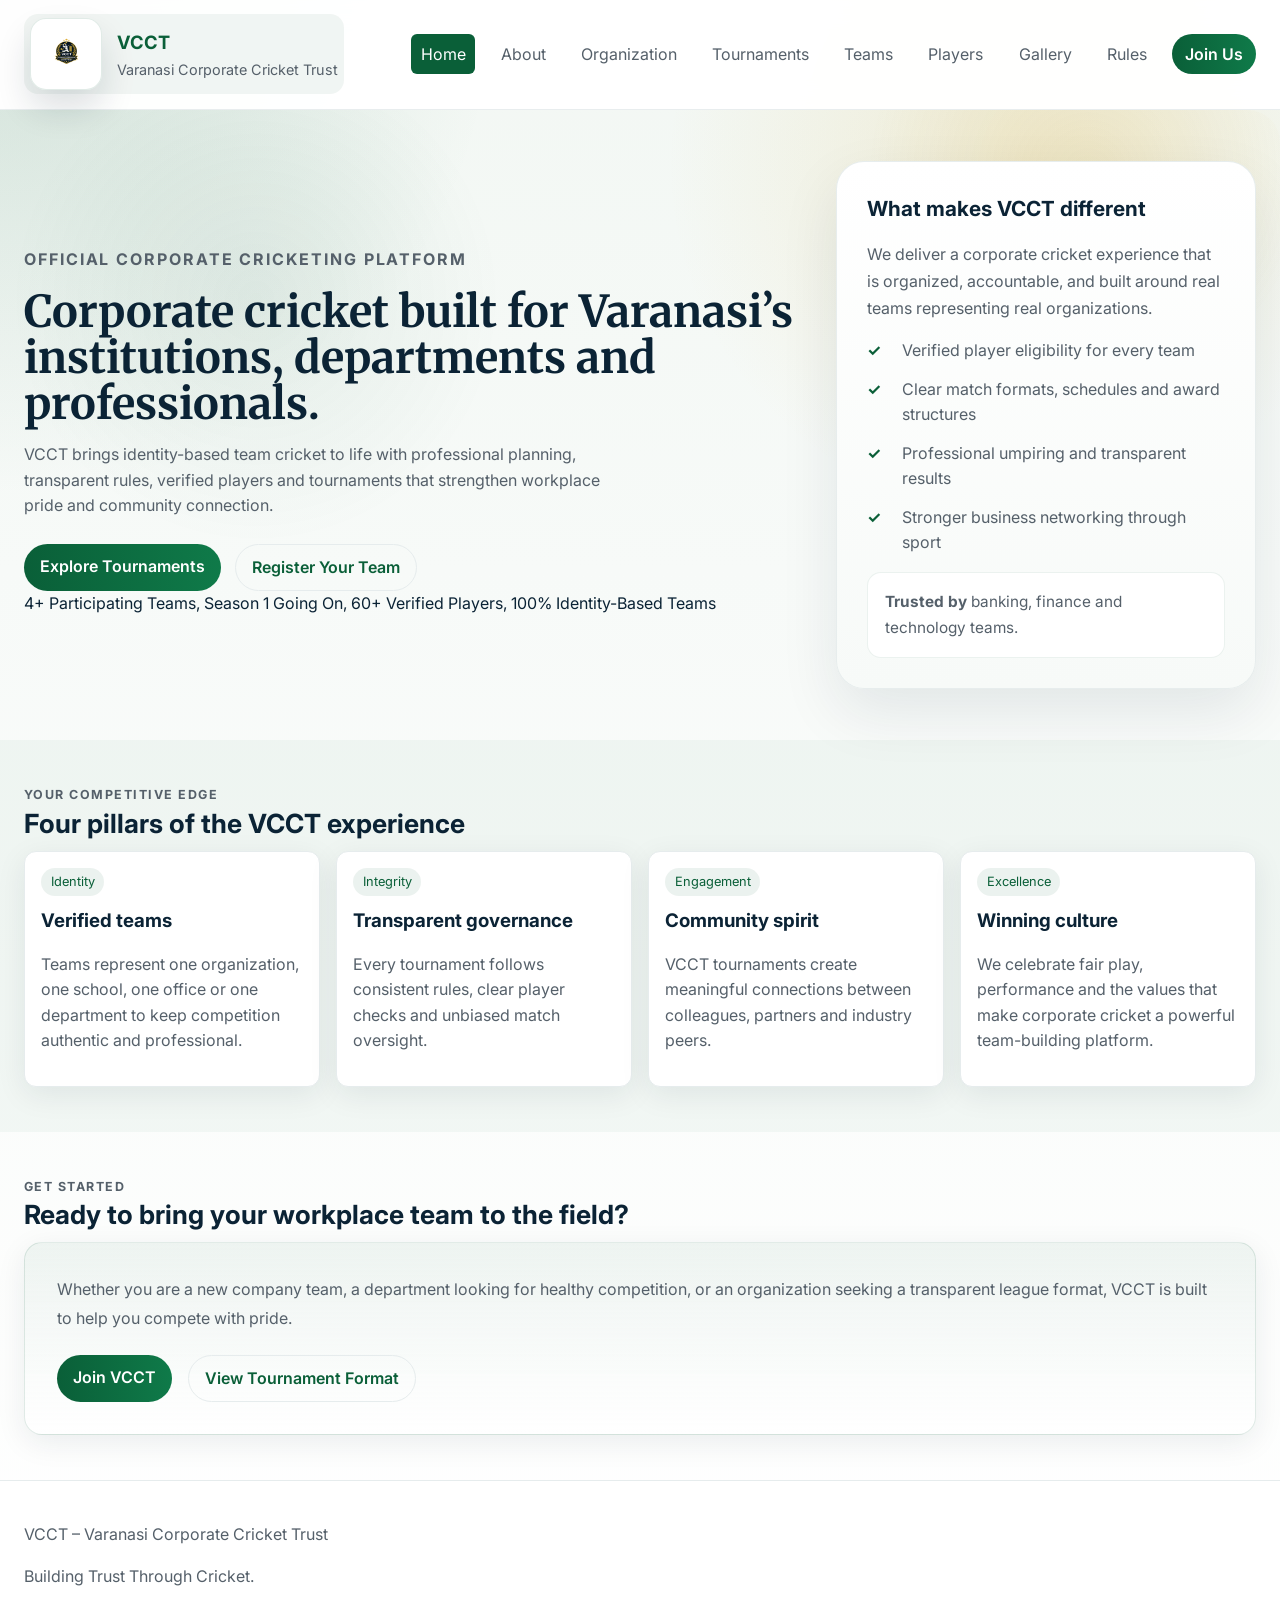
==== index.html @ afaf647f "Initial commit" ====
<!DOCTYPE html>
<html lang="en">
  <head>
    <meta charset="UTF-8" />
    <meta name="viewport" content="width=device-width, initial-scale=1.0" />
    <title>VCCT | Varanasi Corporate Cricket Trust</title>
    <meta
      name="description"
      content="Official website of the Varanasi Corporate Cricket Trust, promoting professional and transparent corporate cricket in Varanasi."
    />
    <link rel="icon" href="assets/favicon.png" />
    <link rel="stylesheet" href="styles.css" />
    <link href="https://fonts.googleapis.com/css2?family=Merriweather:wght@300;400;700&family=Inter:wght@300;400;600;700&display=swap" rel="stylesheet">
  </head>
  <body data-page="index">
    <header class="site-header">
      <a class="brand" href="index.html">
        <img src="assets/logo.png" class="brand-logo" alt="VCCT logo" />
        <div>
          <h1>VCCT</h1>
          <p>Varanasi Corporate Cricket Trust</p>
        </div>
      </a>

      <button id="nav-toggle" class="nav-toggle" aria-label="Toggle navigation" aria-expanded="false">☰</button>
      <nav class="site-nav" id="site-nav" role="navigation" aria-label="Main navigation"></nav>
      <a class="btn btn-small" href="join.html">Join Us</a>
    </header>

    <main class="page-shell">
      <section class="hero" id="home">
        <div class="hero-copy">
          <p class="eyebrow">Official Corporate Cricketing Platform</p>
          <h2>Corporate cricket built for Varanasi’s institutions, departments and professionals.</h2>
          <p>VCCT brings identity-based team cricket to life with professional planning, transparent rules, verified players and tournaments that strengthen workplace pride and community connection.</p>
          <div class="hero-actions">
            <a class="btn" href="tournaments.html">Explore Tournaments</a>
            <a class="btn btn-secondary" href="join.html">Register Your Team</a>
          </div>
          <div class="hero-stats">
            <span class="stat-pill">4+ Participating Teams, </span>
            <span class="stat-pill">Season 1 Going On, </span>
            <span class="stat-pill">60+ Verified Players, </span>
            <span class="stat-pill">100% Identity-Based Teams</span>
          </div>
        </div>
        <aside class="hero-card hero-panel">
          <h3>What makes VCCT different</h3>
          <p>We deliver a corporate cricket experience that is organized, accountable, and built around real teams representing real organizations.</p>
          <ul class="checklist">
            <li>Verified player eligibility for every team</li>
            <li>Clear match formats, schedules and award structures</li>
            <li>Professional umpiring and transparent results</li>
            <li>Stronger business networking through sport</li>
          </ul>
          <div class="trusted-by">
            <p><strong>Trusted by</strong> banking, finance and technology teams.</p>
          </div>
        </aside>
      </section>

      <section class="section section-alt">
        <div class="section-header">
          <p class="eyebrow">Your competitive edge</p>
          <h2>Four pillars of the VCCT experience</h2>
        </div>
        <div class="card-grid">
          <div class="card"><span class="tag">Identity</span><h3>Verified teams</h3><p>Teams represent one organization, one school, one office or one department to keep competition authentic and professional.</p></div>
          <div class="card"><span class="tag">Integrity</span><h3>Transparent governance</h3><p>Every tournament follows consistent rules, clear player checks and unbiased match oversight.</p></div>
          <div class="card"><span class="tag">Engagement</span><h3>Community spirit</h3><p>VCCT tournaments create meaningful connections between colleagues, partners and industry peers.</p></div>
          <div class="card"><span class="tag">Excellence</span><h3>Winning culture</h3><p>We celebrate fair play, performance and the values that make corporate cricket a powerful team-building platform.</p></div>
        </div>
      </section>

      <section class="section">
        <div class="section-header">
          <p class="eyebrow">Get started</p>
          <h2>Ready to bring your workplace team to the field?</h2>
        </div>
        <div class="cta-card">
          <p>Whether you are a new company team, a department looking for healthy competition, or an organization seeking a transparent league format, VCCT is built to help you compete with pride.</p>
          <div class="cta-actions">
            <a class="btn" href="join.html">Join VCCT</a>
            <a class="btn btn-secondary" href="tournaments.html">View Tournament Format</a>
          </div>
        </div>
      </section>
    </main>

    <footer class="site-footer">
      <p>VCCT – Varanasi Corporate Cricket Trust</p>
      <p>Building Trust Through Cricket.</p>
    </footer>

    <div id="team-modal" class="modal" hidden></div>

    <script src="app.js"></script>
  </body>
</html>
---- styles.css ----
:root{
  --bg: #ffffff;
  --page: #f7faf8;
  --card: #ffffff;
  --text: #0b2335;
  --muted: #55606a;
  --primary: #0a5f38; /* deep green */
  --accent: #d4a017; /* gold */
  --border: #e6eced;
  --shadow: 0 8px 30px rgba(11,34,53,0.08);
}

*{box-sizing:border-box}
html{scroll-behavior:smooth}
body{
  margin:0; font-family:Inter, 'Merriweather', Georgia, serif; background: radial-gradient(circle at top left, rgba(10,95,56,0.14), transparent 24%), radial-gradient(circle at 80% 10%, rgba(212,160,23,0.14), transparent 20%), linear-gradient(180deg, #f2f7f3 0%, #f7faf8 35%, #ffffff 100%); color:var(--text); line-height:1.6;
}
a{color:inherit;text-decoration:none}
img{display:block;max-width:100%}

.site-header{
  position:sticky; top:0; z-index:20; display:flex; align-items:center; gap:1rem; padding:0.9rem 1.5rem; background:rgba(255,255,255,0.96); border-bottom:1px solid rgba(230,236,237,0.9); backdrop-filter:blur(12px);
}
.brand{display:flex;align-items:center;gap:0.9rem;padding:0.25rem 0.4rem;border-radius:14px;background:rgba(10,95,56,0.06);backdrop-filter:blur(5px)}
.brand-logo{width:72px;height:72px;object-fit:contain;border-radius:16px;padding:0.4rem;background:rgba(255,255,255,0.95);box-shadow:0 18px 35px rgba(11,34,53,0.14);border:1px solid rgba(10,95,56,0.12)}
.brand h1{margin:0;font-size:1.15rem;color:var(--primary)}
.brand p{margin:0;color:var(--muted);font-size:0.9rem}

.nav-toggle{display:none;background:transparent;border:0;font-size:1.4rem;padding:0.4rem 0.6rem;cursor:pointer}
.site-nav{display:flex;gap:1rem;margin-left:auto;align-items:center}
.site-nav a{color:var(--muted);padding:0.45rem 0.6rem;border-radius:6px}
.site-nav a:hover{background:var(--page);color:var(--text)}
.site-nav .active{background:var(--primary);color:#fff}

.btn{display:inline-block;padding:0.6rem 1rem;border-radius:999px;background:linear-gradient(90deg,var(--primary),#0f7a49);color:#fff;font-weight:600}
.btn-secondary{background:transparent;color:var(--primary);border:1px solid var(--border)}
.btn-small{padding:0.45rem 0.8rem}

.hero{display:grid;grid-template-columns:1fr 420px;gap:2rem;padding:3.2rem 1.5rem;align-items:center;position:relative;z-index:1}
.hero::before{content:'';position:absolute;inset:0;pointer-events:none;background:radial-gradient(circle at 20% 30%, rgba(10,95,56,0.08), transparent 22%), radial-gradient(circle at 85% 10%, rgba(212,160,23,0.12), transparent 18%);border-radius:32px;}
.hero-copy{position:relative;z-index:2}
.hero-copy h2{font-family:'Merriweather',serif;font-size:2.75rem;line-height:1.05;margin:0;color:var(--text)}
.hero-copy p{color:var(--muted);margin-top:0.9rem;font-size:1rem;max-width:38rem}
.eyebrow{color:var(--primary);font-weight:700;font-size:0.78rem;letter-spacing:0.12em;text-transform:uppercase}
.hero-actions{display:flex;gap:0.9rem;margin-top:1.6rem;flex-wrap:wrap}
.hero-card{background:linear-gradient(180deg, #ffffff, #f7faf8);padding:1.85rem;border-radius:28px;border:1px solid rgba(230,236,237,0.95);box-shadow:0 24px 60px rgba(11,34,53,0.09);position:relative;z-index:2}
.hero-panel{display:flex;flex-direction:column;gap:1rem}
.hero-panel h3{margin:0;font-size:1.3rem}
.hero-panel p{margin:0;color:var(--muted);line-height:1.7}
.checklist{list-style:none;padding:0;margin:0;display:grid;gap:0.8rem}
.checklist li{position:relative;padding-left:2.2rem;color:var(--muted);line-height:1.6}
.checklist li::before{content:'✓';position:absolute;left:0;top:0;color:var(--primary);font-weight:700}
.trusted-by{padding:1rem 1.1rem;border-radius:14px;background:rgba(255,255,255,0.9);color:var(--text);border:1px solid rgba(10,95,56,0.08)}
.trusted-by p{margin:0;font-size:0.96rem}
.brands{display:grid;grid-template-columns:repeat(2,minmax(120px,1fr));gap:0.65rem;margin-top:0.75rem}
.brands span{display:inline-flex;align-items:center;justify-content:center;padding:0.6rem 0.8rem;border-radius:999px;background:var(--page);color:var(--primary);font-size:0.9rem}

.section{padding:2.8rem 1.5rem}
.section-alt{background:rgba(10,95,56,0.04)}
.section-header h2{margin:0.25rem 0 0.8rem;font-size:1.65rem;line-height:1.1}
.section-header p{margin:0;color:var(--muted)}
.cta-card{background:linear-gradient(180deg,rgba(10,95,56,0.06),rgba(255,255,255,0.95));border:1px solid rgba(10,95,56,0.12);border-radius:18px;padding:2rem;box-shadow:var(--shadow)}
.cta-card p{margin:0 0 1.4rem;color:var(--muted);font-size:1rem;line-height:1.8}
.cta-actions{display:flex;gap:1rem;flex-wrap:wrap}

@media(max-width:900px){
  .hero{grid-template-columns:1fr;padding:2rem}
  .hero-copy h2{font-size:2rem}
  .site-nav{display:none;position:absolute;top:74px;right:1rem;flex-direction:column;background:var(--card);padding:0.6rem;border-radius:8px;border:1px solid var(--border)}
  .nav-toggle{display:inline-flex;margin-left:auto}
  .nav-open .site-nav{display:flex}
}

.card-grid{display:grid;grid-template-columns:repeat(auto-fit,minmax(240px,1fr));gap:1rem}
.card{background:var(--card);padding:1rem;border-radius:12px;border:1px solid var(--border);box-shadow:var(--shadow)}
.card h3{margin:0 0 0.4rem}
.card p,.card li{color:var(--muted)}
.tag{display:inline-block;margin-bottom:0.6rem;padding:0.25rem 0.6rem;border-radius:999px;background:rgba(10,95,56,0.08);color:var(--primary);font-size:0.8rem}

.rules-list{display:grid;gap:0.9rem}
.rules-item{padding:0.9rem;border-radius:10px}

.join-card{padding:1.2rem}
.site-footer{padding:1.6rem 1.5rem;color:var(--muted);border-top:1px solid var(--border);background:var(--card)}

.modal{position:fixed;inset:0;background:rgba(11,34,53,0.6);display:grid;place-items:center;padding:1rem;z-index:40}
.modal[hidden]{display:none}
.modal-content{width:min(820px,100%);max-height:90vh;overflow:auto;padding:1.2rem;background:var(--card);border-radius:12px}

@media(max-width:900px){
  .hero{grid-template-columns:1fr;padding:2rem}
  .site-nav{display:none;position:absolute;top:74px;right:1rem;flex-direction:column;background:var(--card);padding:0.6rem;border-radius:8px;border:1px solid var(--border)}
  .nav-toggle{display:inline-flex;margin-left:auto}
  .nav-open .site-nav{display:flex}
}
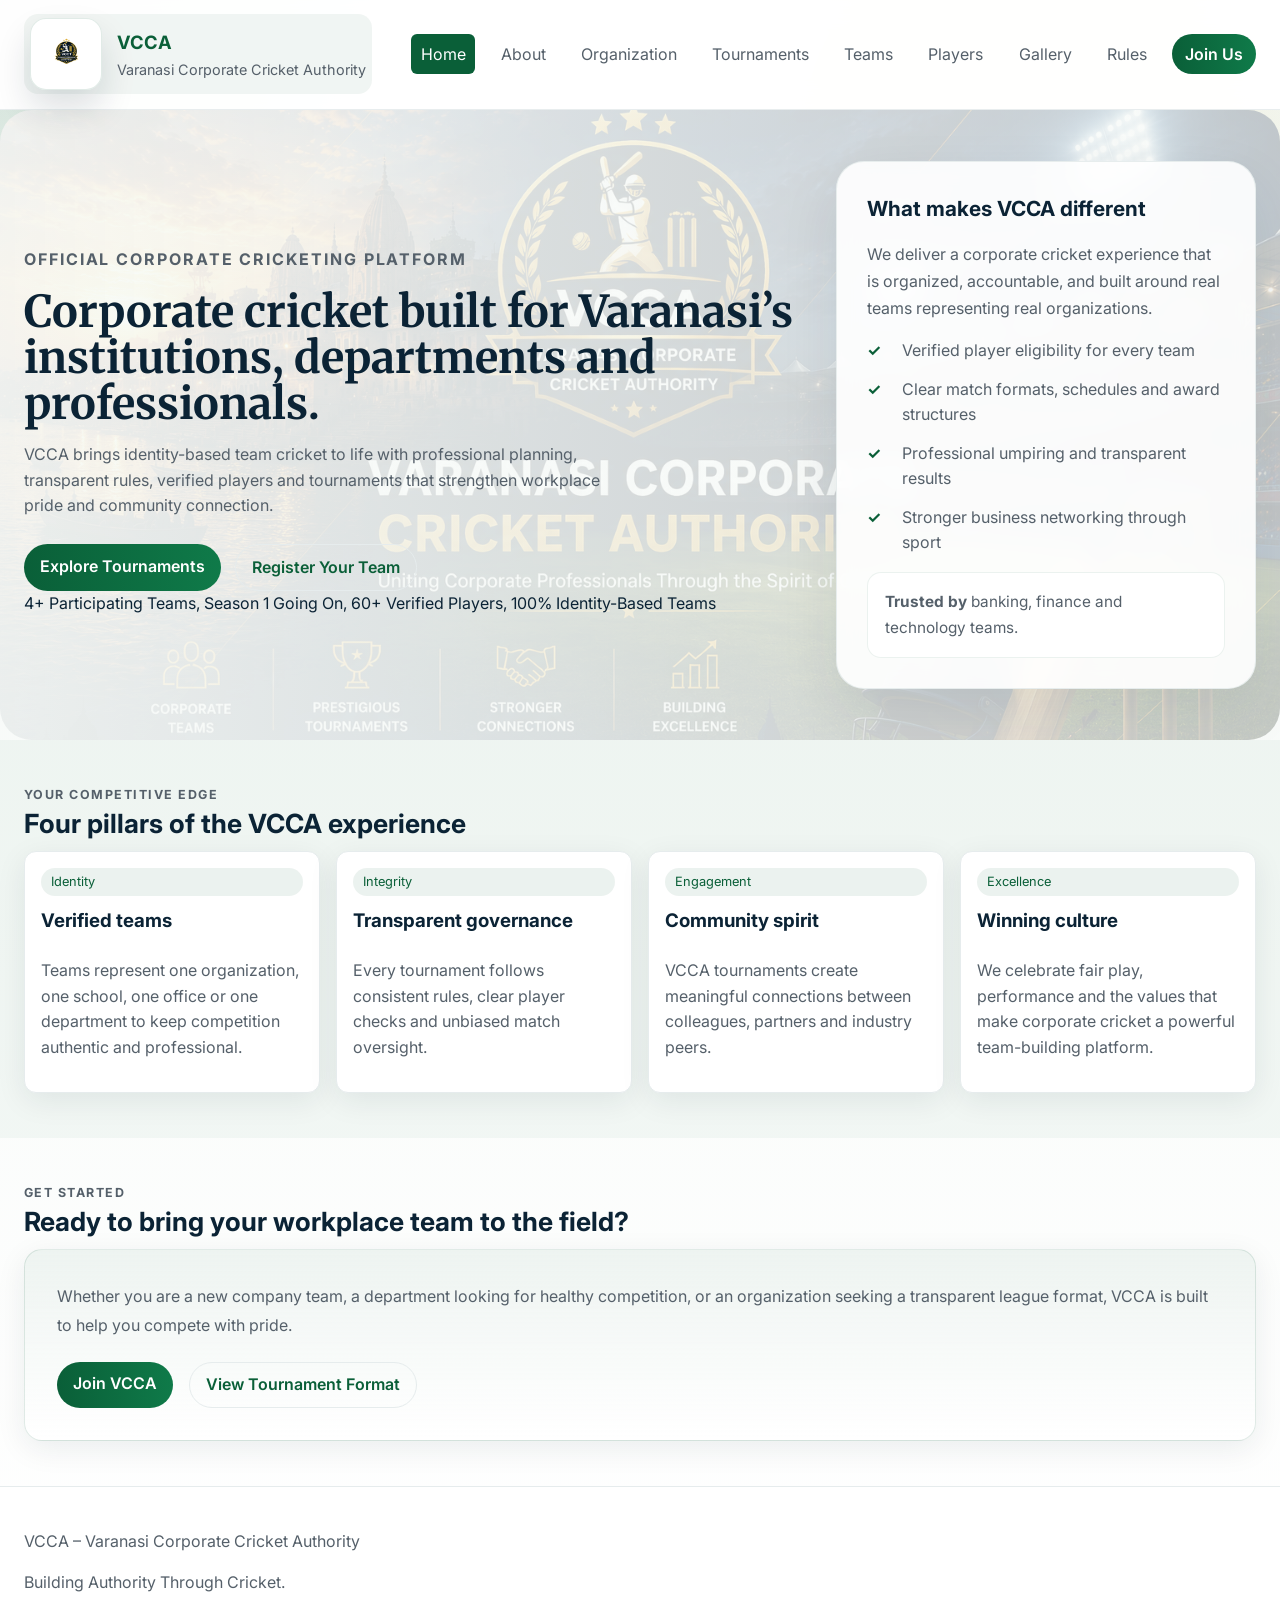
==== commit 836eb48f: "Refactor website branding from VCCT to VCCA across all pages and assets - Updated titles, descriptio" ====
--- a/index.html
+++ b/index.html
@@ -3,10 +3,10 @@
   <head>
     <meta charset="UTF-8" />
     <meta name="viewport" content="width=device-width, initial-scale=1.0" />
-    <title>VCCT | Varanasi Corporate Cricket Trust</title>
+    <title>VCCA | Varanasi Corporate Cricket Authority</title>
     <meta
       name="description"
-      content="Official website of the Varanasi Corporate Cricket Trust, promoting professional and transparent corporate cricket in Varanasi."
+      content="Official website of the Varanasi Corporate Cricket Authority, promoting professional and transparent corporate cricket in Varanasi."
     />
     <link rel="icon" href="assets/favicon.png" />
     <link rel="stylesheet" href="styles.css" />
@@ -15,10 +15,10 @@
   <body data-page="index">
     <header class="site-header">
       <a class="brand" href="index.html">
-        <img src="assets/logo.png" class="brand-logo" alt="VCCT logo" />
+        <img src="assets/logo.png" class="brand-logo" alt="VCCA logo" />
         <div>
-          <h1>VCCT</h1>
-          <p>Varanasi Corporate Cricket Trust</p>
+          <h1>VCCA</h1>
+          <p>Varanasi Corporate Cricket Authority</p>
         </div>
       </a>
 
@@ -32,7 +32,7 @@
         <div class="hero-copy">
           <p class="eyebrow">Official Corporate Cricketing Platform</p>
           <h2>Corporate cricket built for Varanasi’s institutions, departments and professionals.</h2>
-          <p>VCCT brings identity-based team cricket to life with professional planning, transparent rules, verified players and tournaments that strengthen workplace pride and community connection.</p>
+          <p>VCCA brings identity-based team cricket to life with professional planning, transparent rules, verified players and tournaments that strengthen workplace pride and community connection.</p>
           <div class="hero-actions">
             <a class="btn" href="tournaments.html">Explore Tournaments</a>
             <a class="btn btn-secondary" href="join.html">Register Your Team</a>
@@ -45,7 +45,7 @@
           </div>
         </div>
         <aside class="hero-card hero-panel">
-          <h3>What makes VCCT different</h3>
+          <h3>What makes VCCA different</h3>
           <p>We deliver a corporate cricket experience that is organized, accountable, and built around real teams representing real organizations.</p>
           <ul class="checklist">
             <li>Verified player eligibility for every team</li>
@@ -62,12 +62,12 @@
       <section class="section section-alt">
         <div class="section-header">
           <p class="eyebrow">Your competitive edge</p>
-          <h2>Four pillars of the VCCT experience</h2>
+          <h2>Four pillars of the VCCA experience</h2>
         </div>
         <div class="card-grid">
           <div class="card"><span class="tag">Identity</span><h3>Verified teams</h3><p>Teams represent one organization, one school, one office or one department to keep competition authentic and professional.</p></div>
           <div class="card"><span class="tag">Integrity</span><h3>Transparent governance</h3><p>Every tournament follows consistent rules, clear player checks and unbiased match oversight.</p></div>
-          <div class="card"><span class="tag">Engagement</span><h3>Community spirit</h3><p>VCCT tournaments create meaningful connections between colleagues, partners and industry peers.</p></div>
+          <div class="card"><span class="tag">Engagement</span><h3>Community spirit</h3><p>VCCA tournaments create meaningful connections between colleagues, partners and industry peers.</p></div>
           <div class="card"><span class="tag">Excellence</span><h3>Winning culture</h3><p>We celebrate fair play, performance and the values that make corporate cricket a powerful team-building platform.</p></div>
         </div>
       </section>
@@ -78,9 +78,9 @@
           <h2>Ready to bring your workplace team to the field?</h2>
         </div>
         <div class="cta-card">
-          <p>Whether you are a new company team, a department looking for healthy competition, or an organization seeking a transparent league format, VCCT is built to help you compete with pride.</p>
+          <p>Whether you are a new company team, a department looking for healthy competition, or an organization seeking a transparent league format, VCCA is built to help you compete with pride.</p>
           <div class="cta-actions">
-            <a class="btn" href="join.html">Join VCCT</a>
+            <a class="btn" href="join.html">Join VCCA</a>
             <a class="btn btn-secondary" href="tournaments.html">View Tournament Format</a>
           </div>
         </div>
@@ -88,8 +88,8 @@
     </main>
 
     <footer class="site-footer">
-      <p>VCCT – Varanasi Corporate Cricket Trust</p>
-      <p>Building Trust Through Cricket.</p>
+      <p>VCCA – Varanasi Corporate Cricket Authority</p>
+      <p>Building Authority Through Cricket.</p>
     </footer>
 
     <div id="team-modal" class="modal" hidden></div>
--- a/styles.css
+++ b/styles.css
@@ -36,14 +36,14 @@
 .btn-secondary{background:transparent;color:var(--primary);border:1px solid var(--border)}
 .btn-small{padding:0.45rem 0.8rem}
 
-.hero{display:grid;grid-template-columns:1fr 420px;gap:2rem;padding:3.2rem 1.5rem;align-items:center;position:relative;z-index:1}
-.hero::before{content:'';position:absolute;inset:0;pointer-events:none;background:radial-gradient(circle at 20% 30%, rgba(10,95,56,0.08), transparent 22%), radial-gradient(circle at 85% 10%, rgba(212,160,23,0.12), transparent 18%);border-radius:32px;}
+.hero{display:grid;grid-template-columns:1fr 420px;gap:2rem;padding:3.2rem 1.5rem;align-items:center;position:relative;z-index:1;overflow:hidden;min-height:540px}
+.hero::before{content:'';position:absolute;inset:0;pointer-events:none;background:linear-gradient(90deg, rgba(247,250,248,0.95) 0%, rgba(247,250,248,0.88) 42%, rgba(247,250,248,0.78) 100%), url('assets/home.png') center/cover no-repeat;border-radius:32px;}
 .hero-copy{position:relative;z-index:2}
 .hero-copy h2{font-family:'Merriweather',serif;font-size:2.75rem;line-height:1.05;margin:0;color:var(--text)}
 .hero-copy p{color:var(--muted);margin-top:0.9rem;font-size:1rem;max-width:38rem}
 .eyebrow{color:var(--primary);font-weight:700;font-size:0.78rem;letter-spacing:0.12em;text-transform:uppercase}
 .hero-actions{display:flex;gap:0.9rem;margin-top:1.6rem;flex-wrap:wrap}
-.hero-card{background:linear-gradient(180deg, #ffffff, #f7faf8);padding:1.85rem;border-radius:28px;border:1px solid rgba(230,236,237,0.95);box-shadow:0 24px 60px rgba(11,34,53,0.09);position:relative;z-index:2}
+.hero-card{background:rgba(255,255,255,0.9);backdrop-filter:blur(10px);padding:1.85rem;border-radius:28px;border:1px solid rgba(230,236,237,0.95);box-shadow:0 24px 60px rgba(11,34,53,0.09);position:relative;z-index:2}
 .hero-panel{display:flex;flex-direction:column;gap:1rem}
 .hero-panel h3{margin:0;font-size:1.3rem}
 .hero-panel p{margin:0;color:var(--muted);line-height:1.7}
@@ -62,6 +62,10 @@
 .cta-card{background:linear-gradient(180deg,rgba(10,95,56,0.06),rgba(255,255,255,0.95));border:1px solid rgba(10,95,56,0.12);border-radius:18px;padding:2rem;box-shadow:var(--shadow)}
 .cta-card p{margin:0 0 1.4rem;color:var(--muted);font-size:1rem;line-height:1.8}
 .cta-actions{display:flex;gap:1rem;flex-wrap:wrap}
+.about-hero{padding:2.2rem;border-radius:24px;background:linear-gradient(135deg, rgba(10,95,56,0.08), rgba(255,255,255,0.96));border:1px solid rgba(10,95,56,0.12);box-shadow:var(--shadow)}
+.about-hero h2{font-family:'Merriweather',serif;font-size:2rem;line-height:1.2;margin:0.2rem 0 0.8rem}
+.about-hero p{color:var(--muted);max-width:760px}
+.about-grid{display:grid;grid-template-columns:repeat(auto-fit,minmax(220px,1fr));gap:1rem}
 
 @media(max-width:900px){
   .hero{grid-template-columns:1fr;padding:2rem}
@@ -71,14 +75,32 @@
   .nav-open .site-nav{display:flex}
 }
 
-.card-grid{display:grid;grid-template-columns:repeat(auto-fit,minmax(240px,1fr));gap:1rem}
-.card{background:var(--card);padding:1rem;border-radius:12px;border:1px solid var(--border);box-shadow:var(--shadow)}
+.card-grid{display:grid;grid-template-columns:repeat(auto-fit,minmax(280px,1fr));gap:1rem;align-items:start;grid-auto-rows:1fr}
+.card{background:var(--card);padding:1rem;border-radius:12px;border:1px solid var(--border);box-shadow:var(--shadow);display:flex;flex-direction:column;min-height:100%}
 .card h3{margin:0 0 0.4rem}
 .card p,.card li{color:var(--muted)}
 .tag{display:inline-block;margin-bottom:0.6rem;padding:0.25rem 0.6rem;border-radius:999px;background:rgba(10,95,56,0.08);color:var(--primary);font-size:0.8rem}
+.team-card{display:flex;flex-direction:column;gap:1rem;padding:1.3rem;border-radius:18px;background:linear-gradient(135deg, rgba(255,255,255,0.98), rgba(242,247,243,0.96));height:100%}
+.team-card > .btn{margin-top:auto}
+.team-top{display:flex;align-items:center;gap:0.85rem;margin-bottom:0.9rem}
+.team-identity{display:flex;align-items:center;gap:1rem}
+.team-logo{position:relative;width:80px;height:80px;border-radius:20px;display:grid;place-items:center;font-weight:700;letter-spacing:0.08em;color:#fff;background:var(--team-accent, var(--primary));box-shadow:0 16px 32px rgba(11,34,53,0.16);overflow:hidden;background-size:60%;background-position:center;background-repeat:no-repeat}
+.team-logo span, .team-logo img{position:relative}
+.team-about{margin:0.25rem 0 1rem;color:var(--muted)}
+.team-meta{display:grid;gap:0.45rem;padding:0.8rem;border-radius:12px;background:rgba(10,95,56,0.05)}
+.team-contact{display:flex;align-items:center;justify-content:space-between;gap:0.8rem;padding:0.8rem 0.9rem;border:1px solid rgba(10,95,56,0.1);border-radius:12px;background:rgba(255,255,255,0.9)}
+.contact-title{display:block;font-size:0.76rem;text-transform:uppercase;letter-spacing:0.12em;color:var(--primary);margin-bottom:0.2rem}
+.contact-actions{display:flex;gap:0.5rem}
+.contact-link{display:inline-grid;place-items:center;width:38px;height:38px;border-radius:999px;background:rgba(10,95,56,0.08);color:var(--primary);font-size:1rem}
+.team-modal-content .team-identity-modal{margin-bottom:0.8rem}
+.team-contact-modal{margin:0.8rem 0 1rem}
+.badges{display:flex;gap:0.5rem;flex-wrap:wrap;margin:0.6rem 0}
+.badges span{display:inline-block;padding:0.35rem 0.6rem;border-radius:999px;background:rgba(10,95,56,0.08);color:var(--primary);font-size:0.84rem}
 
 .rules-list{display:grid;gap:0.9rem}
-.rules-item{padding:0.9rem;border-radius:10px}
+.rules-item{padding:1.1rem 1.2rem;border-radius:14px;background:var(--card);border:1px solid var(--border);box-shadow:var(--shadow)}
+.rules-item h3{margin:0 0 0.35rem;color:var(--primary)}
+.rules-item p{margin:0;color:var(--muted)}
 
 .join-card{padding:1.2rem}
 .site-footer{padding:1.6rem 1.5rem;color:var(--muted);border-top:1px solid var(--border);background:var(--card)}
